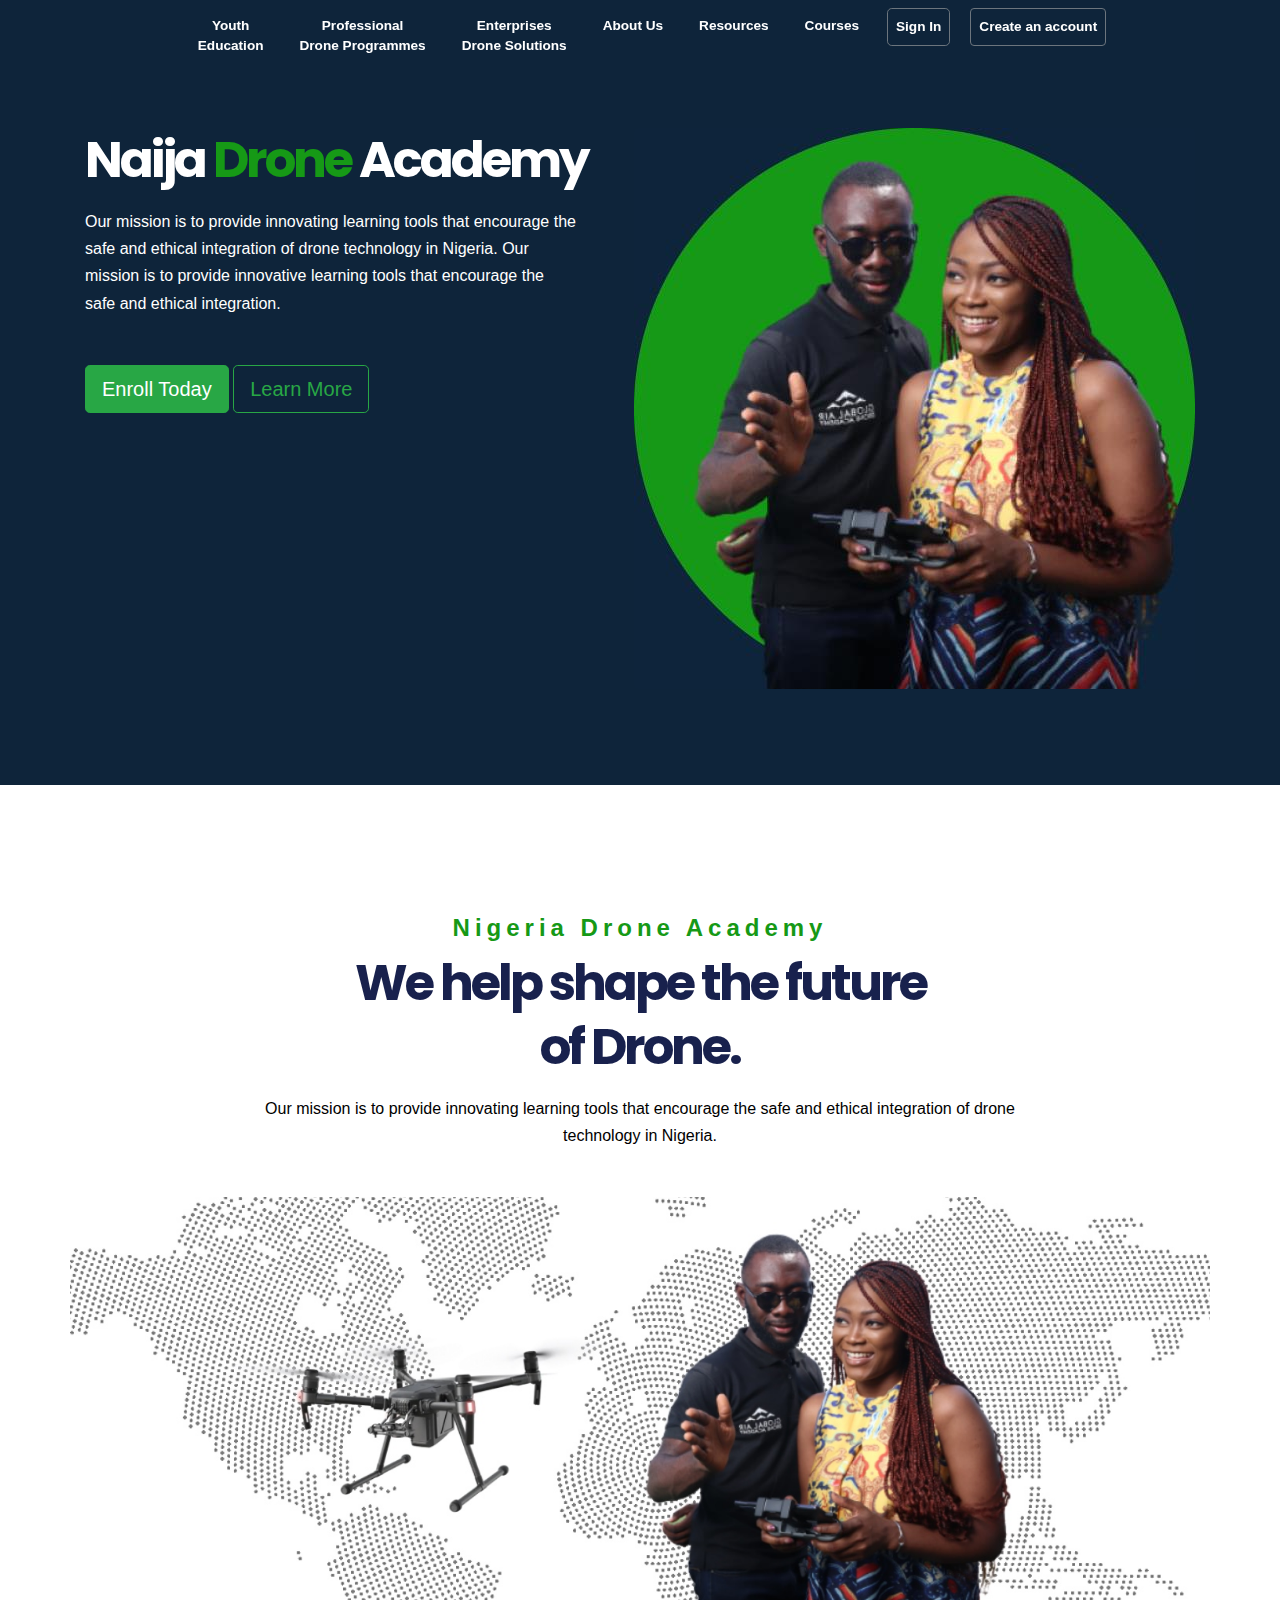
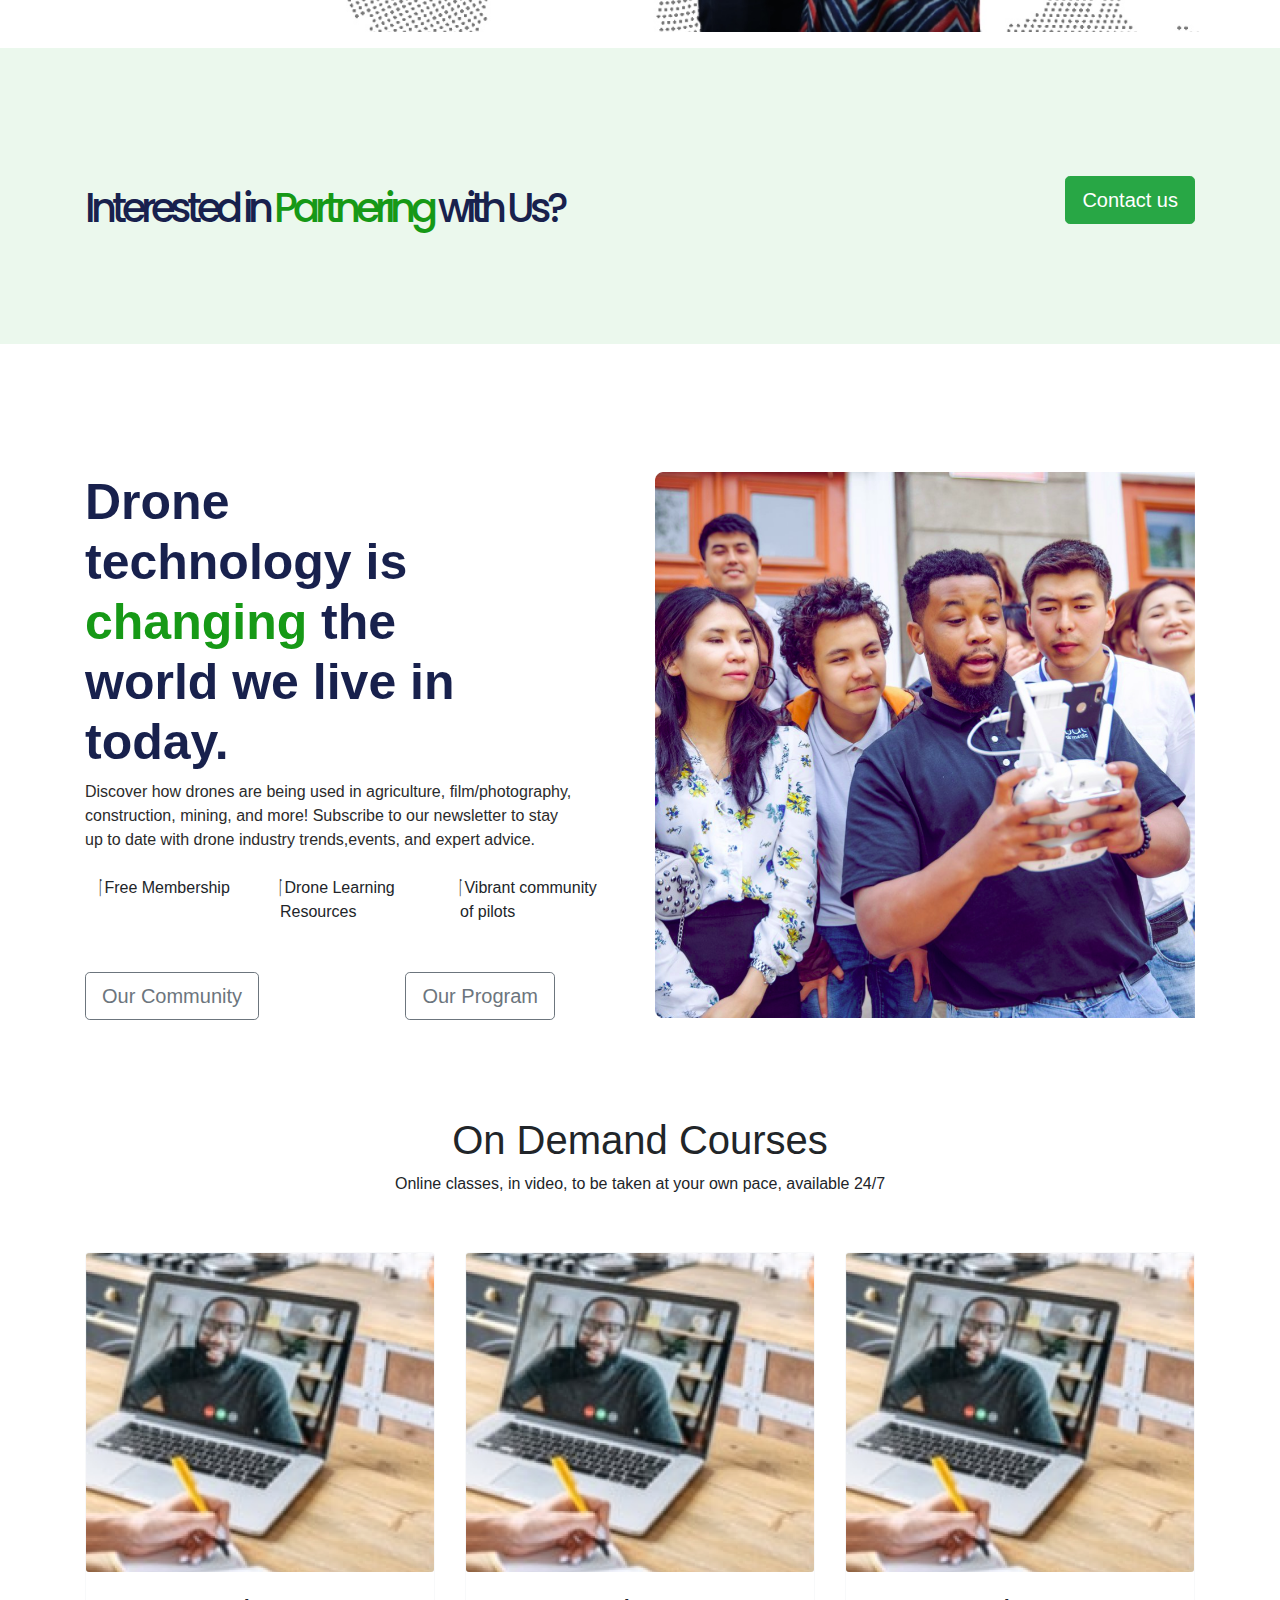
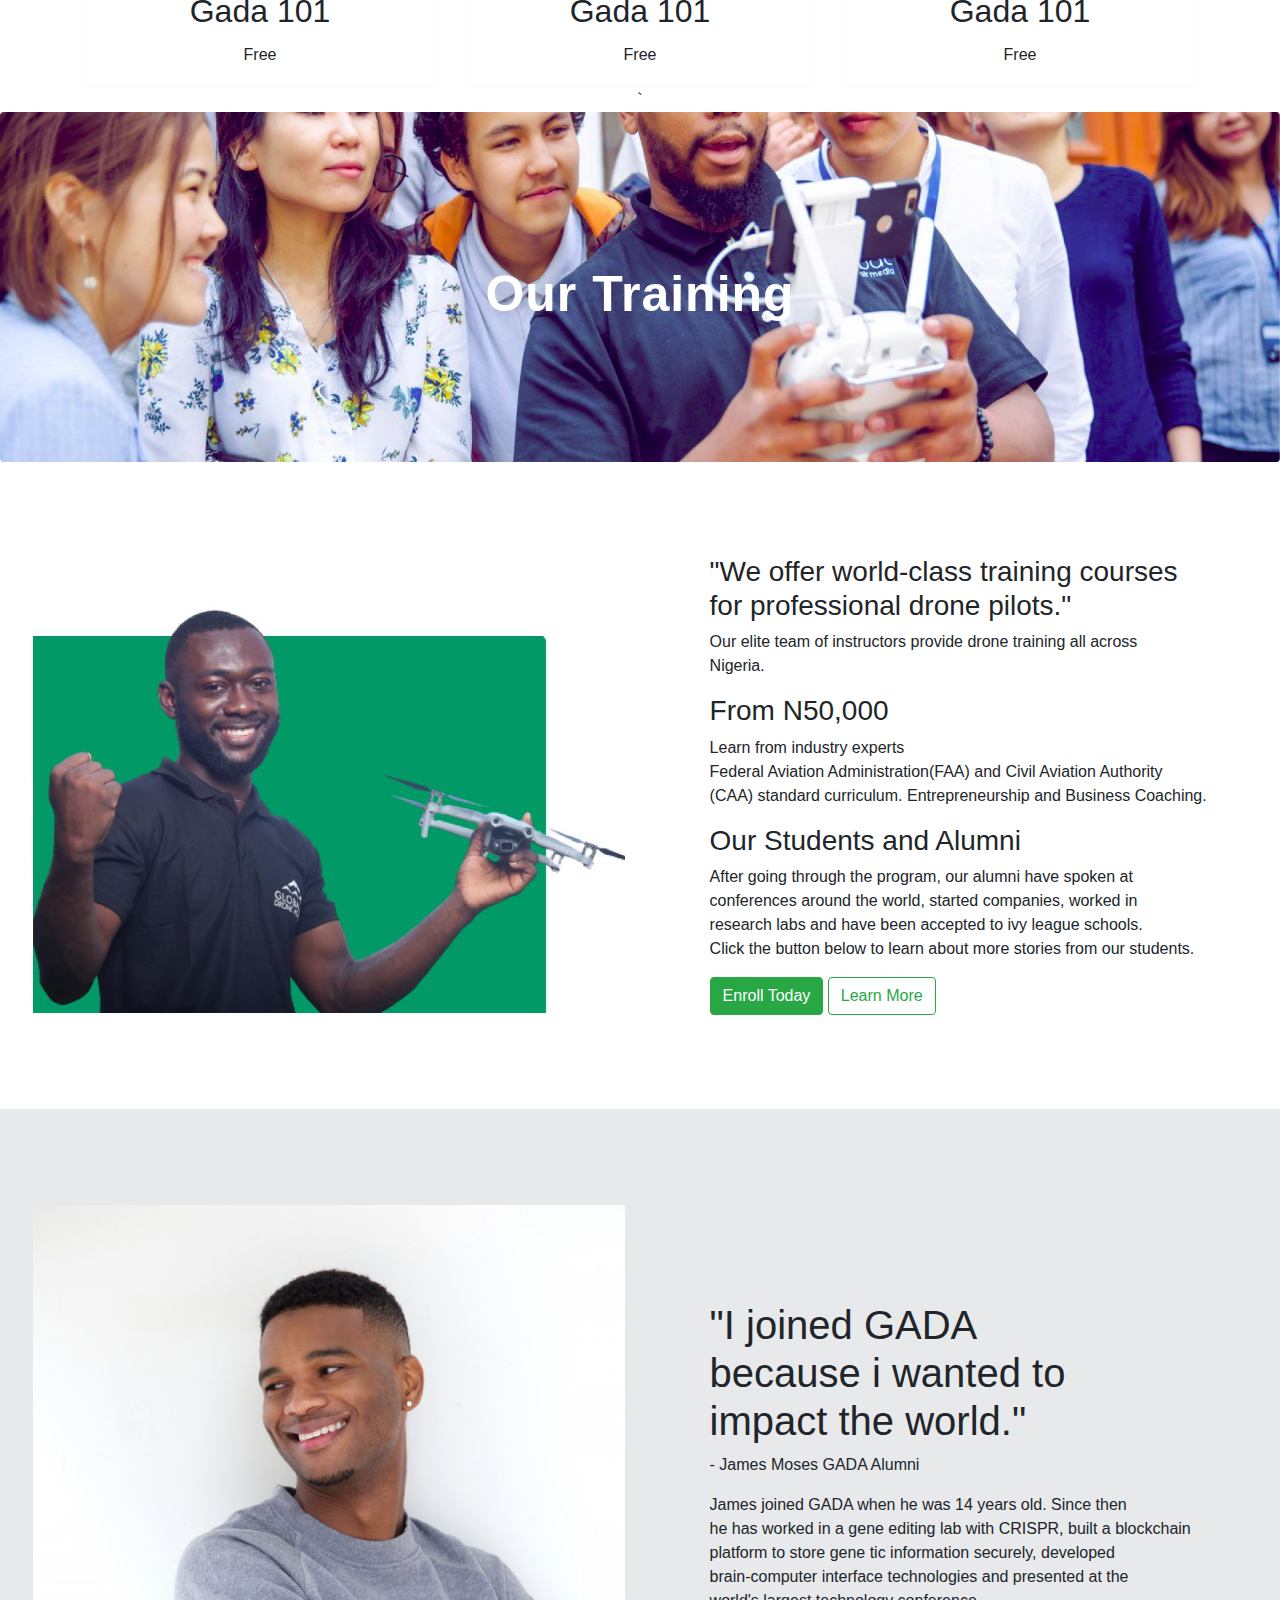
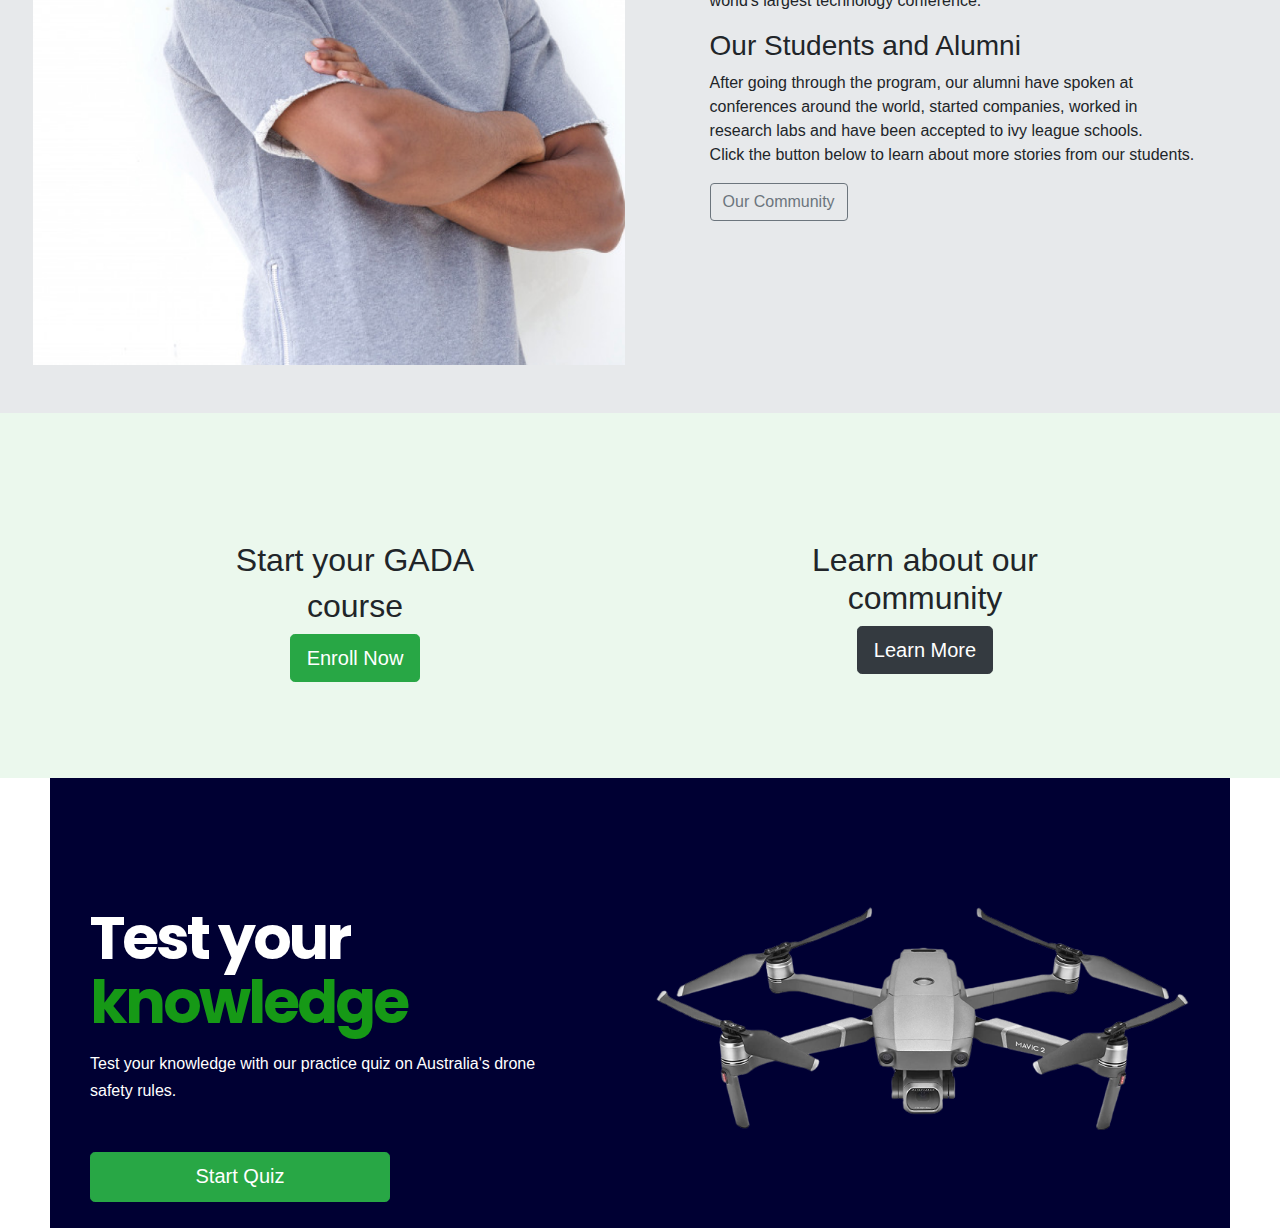
==== index.html @ 12f13e10 "upload" ====
<!DOCTYPE html>
<html lang="en">

<head>
	<meta charset="UTF-8">
	<meta http-equiv="X-UA-Compatible" content="IE=edge">
	<meta name="viewport" content="width=device-width, initial-scale=1.0">
	<title>GADA</title>
	<!--bootstrap cdn-->
	<link rel="stylesheet" href="https://stackpath.bootstrapcdn.com/bootstrap/4.1.3/css/bootstrap.min.css"
		integrity="sha384-MCw98/SFnGE8fJT3GXwEOngsV7Zt27NXFoaoApmYm81iuXoPkFOJwJ8ERdknLPMO" crossorigin="anonymous">

	<link rel="stylesheet" type="text/css"
		href="https://stackpath.bootstrapcdn.com/font-awesome/4.7.0/css/font-awesome.min.css" />

	<link rel="stylesheet" href="style.css" type="text/css">
	<link rel="stylesheet" href="css/fixed.css">
	<link href="css/bootstrap.min.css" rel="stylesheet">
	<!--jquery cdn-->
	<script type="text/javascript" src="https://code.jquery.com/jquery-3.4.1.js"></script>

</head>

<body>
	<header>
		<nav class="navbar navbar-expand-lg navbar-light fixed-top">
			<div class="container">
				<a class="navbar-brand" href="#"><img src="" alt=""></a>
				<button class="navbar-toggler navbar-toggler-right" type="button" data-toggle="collapse"
					data-target="#navbarNav" aria-controls="navbarNav" aria-expanded="false"
					aria-label="Toggle navigation">
					<span class="navbar-toggler-icon"></span>
				</button>
				<div class="collapse navbar-collapse justify-content-end" id="navbarNav">
					<ul class="navbar-nav">
						<li class="nav-item active">
							<a class="nav-link" href="#youth">Youth<br> Education</a>
						</li>
						<li class="nav-item">
							<a class="nav-link" href="#professional">Professional<br> Drone Programmes</a>
						</li>
						<li class="nav-item">
							<a class="nav-link" href="#drone">Enterprises<br> Drone Solutions</a>
						</li>
						<li class="nav-item">
							<a class="nav-link" href="about.html">About Us</a>
						</li>
						<li class="nav-item">
							<a class="nav-link" href="resource.html">Resources</a>
						</li>
						<li class="nav-item">
							<a class="nav-link" href="resource.html">Courses</a>
						</li>
						<li class="nav-item">
							<a class="nav-link btn btn-outline-secondary btn-lg" href="signin.html">Sign In</a>
						</li>
						<li class="nav-item">
							<a class="nav-link btn btn-outline-secondary" href="contactus.html">Create an account</a>
						</li>
					</ul>
				</div>
			</div>
		</nav>
	</header>

	<!--man section-->
	<section id="man">
		<div class="container">
			<div class="row main-man-content">
				<div class="col-md-6">
					<h1>Naija <span>Drone</span> Academy</h1>
					<p>Our mission is to provide innovating learning tools that encourage the<br>
						safe and ethical integration of drone technology in Nigeria. Our<br>
						mission is to provide innovative learning tools that encourage the <br>
						safe and ethical integration.</p>
					<div class="man-buttons">
						<a href="#" class="btn btn-success btn-lg">Enroll Today</a>
						<a href="#" class="btn btn-outline-success btn-white btn-lg">Learn More</a>
					</div>
				</div>
				<div class="col-md-6">
					<!-- <div class="parent">
					<img src="Ellipse4.png" class="image1" alt=""/>
					<img src="convo.png" class="image2" alt=""/>
						</div> -->
					<img src="head_banner.jpg" class="rounded float-right" alt="...">
				</div>
			</div>
		</div>
	</section>

	<!--man section-->
	<section id="boy">
		<div class="container text-center">
			<div class="row main-boy-content">

				<div class="col-md-12">
					<h4>Nigeria Drone Academy</h4>
					<h1>We help shape the future <br> of Drone.</h1>
					<p>Our mission is to provide innovating learning tools that encourage the
						safe and ethical integration of drone <br> technology in Nigeria. </p>
				</div>
				<img src="shape.jpg" class="img-fluid" alt="Responsive image">
				<!-- <div class="col-md-12">
				<div class="image-box">
					<img src="map.png" class="img-fluid" alt="">
						</div>
				</div>
					<div class="col-md-6">
				<div class="image">
					<img src="convo.png" class="image2" alt=""/>
						</div>
				</div> -->
			</div>
		</div>
	</section>


	<!--About section-->
	<!--<section id="about">

	<div class="container">
		<div class="row justify-content-center">
			<h2 class="section-title-heading">about us</h2>
		</div>

		<div class="row justify-content-center text-center mt-5">

			<div class="col-md-4">
			<i class="fas fa-cogs fa-3x"></i>
			<h3>easy to customize</h3>
			<p>safe and ethical integration of drone technology in Nigeria. Our<br>
		mission is to provide innovative learning tools that encourage the </p>
		</div>
		<div class="col-md-4"></div>
		<div class="col-md-4"></div>

	</div>
</div>
</section>-->


	<section id="dog">
		<div class="container">
			<div class="row main-dog-content">

				<div class="col-md-6">
					<h4>Interested in <span>Partnering</span> with Us?</h4>
				</div>
				<div class="col-md-6">
					<div class="mid-right">
						<a href="#" class="btn btn-success btn-lg float-right">Contact us</a>
					</div>
				</div>
			</div>
	</section>


	<section id="tech">
		<div class="container">
			<div class="row main-tech-content">
				<div class="col-lg-6 col-md-12 tech-title">
					<h1>Drone<br>
						technology is<br>
						<span>changing</span> the<br>
						world we live in<br>
						today.<br>
					</h1>
					<p>
						Discover how drones are being used in agriculture, film/photography,<br> construction, mining,
						and more! Subscribe to our newsletter to stay<br> up to date with drone industry trends,events,
						and expert advice.
					</p>
					<div class="d-flex">
						<div class="col-4 pt-2">
							<i class="fas fa-check "></i>
							Free Membership
						</div>
						<div class="col-4 pt-2">
							<i class="fas fa-check" aria-hidden="true"></i>
							Drone Learning Resources
						</div>
						<div class="col-4 pt-2">
							<i class="fas fa-check" aria-hidden="true"></i>
							Vibrant community of pilots
						</div>
					</div>
					<div class="tech-buttons mt-5">
						<button type="button" class="btn btn-outline-secondary btn-lg btn-square float-left">Our
							Community</button>
						<button type="button" class="btn btn-outline-secondary btn-lg btn-square float-right">Our
							Program</button>
					</div>
				</div>
				<div class="col-lg-6 col-md-12">
					<img src="tech.png" alt="banner-img" class="img-fluid">
				</div>
			</div>
		</div>
		</div>
	</section>

	<!--On Demand Courses-->
	<section id="online">
		<div class="container text-center">
			<h1> On Demand Courses </h1>
			<p> Online classes, in video, to be taken at your own pace, available 24/7 </p>
			<div class="row">
				<div class="col-lg-4 col-md-4 col-sm-12 col-10 d-block m-auto">
					<div class="card border-light">
						<img src="online.png" class="card-img img-fluid">
						<div class="card-body">
							<h2 class="card-title"> Gada 101 </h2>
							<p class="card-text"> Free </p>
						</div>
					</div>
				</div>
				<div class="col-lg-4 col-md-4 col-sm-12 col-10 d-block m-auto">
					<div class="card border-light">
						<img src="online.png" class="card-img img-fluid">
						<div class="card-body">
							<h2 class="card-title"> Gada 101 </h2>
							<p class="card-text"> Free </p>
						</div>
					</div>
				</div>
				<div class="col-lg-4 col-md-4 col-sm-12 col-10 d-block m-auto">
					<div class="card border-light">
						<img src="online.png" class="card-img img-fluid">
						<div class="card-body">
							<h2 class="card-title"> Gada 101 </h2>
							<p class="card-text"> Free </p>
						</div>
					</div>
				</div>
			</div>`
		</div>

	</section>

	<section id="training">
		<div class="container text-center">
			<div class="row main-train-content">
				<div class="col-md-12">
					<h1 class="train">Our Training</h1>
				</div>
			</div>
	</section>

	<section id="Alumni">
		<div class="row mt-5">
			<div class="col-lg-6 mt-5 py-5 pl-5">
				<img class="img-fluid" src="mast.jpg">
			</div>
			<div class="col-lg-6 my-auto">
				<div class="row">
					<div class="student-content offset-lg-1 col-lg-10">
						<h3>"We offer world-class training courses<br>
							for professional drone pilots."</h3>
						<p> Our elite team of instructors provide drone training all across <br>
							Nigeria.</p>
						<h3> From N50,000</h3>
						<p> Learn from industry experts<br>
							Federal Aviation Administration(FAA) and Civil Aviation Authority<br>
							(CAA) standard curriculum.
							Entrepreneurship and Business Coaching.</p>

						<h3>Our Students and Alumni</h3>
						<p>After going through the program, our alumni have spoken at <br>
							conferences around the world, started companies, worked in <br>
							research labs and have been accepted to ivy league schools.<br>
							Click the button below to learn about more stories from our students.
						</p>
						<div class="buttons">
							<a href="#" class="btn btn-success">Enroll Today</a>
							<a href="#" class="btn btn-outline-success btn-white ">Learn More</a>
						</div>
					</div>
				</div>
			</div>
		</div>
	</section>


	<section id="student">
		<div class="row mt-5">
			<div class="col-lg-6 mt-5 py-5 pl-5">
				<img class="img-fluid" src="fineboy.png">
			</div>
			<div class="col-lg-6 my-auto">
				<div class="row">
					<div class="student-content offset-lg-1 col-lg-10">
						<h1>"I joined GADA<br> because i wanted to<br> impact the world."</h1>
						<p>- James Moses GADA Alumni</p>
						<p> James joined GADA when he was 14 years old. Since then<br>
							he has worked in a gene editing lab with CRISPR, built a blockchain<br>
							platform to store gene
							tic information securely, developed<br>
							brain-computer interface technologies and presented at the<br>
							world's largest technology conference.</p>

						<h3>Our Students and Alumni</h3>
						<p>After going through the program, our alumni have spoken at <br>
							conferences around the world, started companies, worked in <br>
							research labs and have been accepted to ivy league schools.<br>
							Click the button below to learn about more stories from our students.
						</p>
						<button class="btn btn-outline-secondary">Our Community</button>
					</div>
				</div>
			</div>
		</div>
	</section>

<section id="learn">
	<div class="container">
		<div class="row main-dog-content">
		<div class="col-lg-4 ml-auto mr-auto text-center">
			<h2>Start your GADA</h2>
			<h2>course</h2>
			<button class="btn btn-success btn-lg">Enroll Now</button>
		</div>
		<div class="col-lg-4 ml-auto mr-auto text-center">
			<h2>Learn about our community</h2>
			<button class="btn btn-dark btn-lg">Learn More</button>
		</div>
	</div>
	</div>
</section>

	<section id="ball">
		<div class="quiz" style="background-color:#000033;">
			<div class="row main-man-content">
				<div class="col-md-6">
					<h1>Test your <span>knowledge</span></h1>
					<p>Test your knowledge with our practice quiz on Australia's drone<br>
						safety rules.</p>
					<div class="man-buttons">
						<a href="#" class="btn btn-success btn-lg">Start Quiz</a>
					</div>
				</div>
				<div class="col-md-6">
					<div class="image-box">
						<img src="quizdrone3.png" class="img-fluid" alt="">
					</div>
				</div>

			</div>
		</div>
	</section>

	<!---<section class="apple">
<div class="quiz" style="background-color:#000033;">
  <h1 class="display-4">Test your <span>knowledge</span> </h1>
  <p class="lead">Test your knowledge with our practice quiz on Australia's drone<br>
safety rules.</p>
  <hr class="my-4">
  <p class="lead">
    <a href="#" class="btn btn-success btn-lg" href="#" role="button">Start Quiz</a>
  </p>
	<div class="col-md-6">
				<div class="image-box">
					<img src="quizdrone3.png" class="img-fluid" alt="">
						</div>
				</div>
			</div>
		</div>
</section>--->



	<script src="https://code.jquery.com/jquery-3.3.1.slim.min.js"
		integrity="sha384-q8i/X+965DzOOrT7abK41JStQIAqVgRVzpbzo5smXKp4YfRvH+8abtTE1Pi6jizo"
		crossorigin="anonymous"></script>
	<script src="https://cdnjs.cloudflare.com/ajax/libs/popper.js/1.14.3/umd/popper.min.js"
		integrity="sha384-ZMP7rVo3mIykV+2+9J3UJ46jBk0WLaUAdn689aCwoqbBJiSnjAK/l8WvCWPIm49"
		crossorigin="anonymous"></script>
	<script src="https://stackpath.bootstrapcdn.com/bootstrap/4.1.3/js/bootstrap.min.js"
		integrity="sha384-ChfqqxuZUCnJSK3+MXmPNIyE6ZbWh2IMqE241rYiqJxyMiZ6OW/JmZQ5stwEULTy"
		crossorigin="anonymous"></script>
	<script src="https://use.fontawesome.com/releases/v5.5.0/js/all.js"></script>
	<script src="js/bootstrap.min.js"></script>
</body>

</html>
---- style.css ----
@import url('https://fonts.googleapis.com/css?family=Poppins:200,300,400,500,600,700,800,900&display=swap');

:root {
	--main-accent-color: #10de89;
	--section-title-color-dark: #37474f;
	--body-color: #495057;
}

* {
	margin: 0;
	padding: 0;
	
}
 body {
	font-family: 'Poppins', sans-serif;
}

.navbar {
}

.navbar-nav li a {
	color: #ffffff !important;
	
}

.navbar-nav {
	float:none;
	margin:0 auto;
	display: block;
	text-align: center;
}

.navbar-nav > li {
	padding-left: 10px;
	padding-right: 10px;
	display: inline-block;
	float: none;	
}

.main-man-content h1 {
	font-family: 'Poppins', sans-serif;
	font-size: 50px;
	line-height: 4rem;
	font-weight: bold;
	color: #ffffff;
	letter-spacing: -3px;
}

.main-man-content h1 span {
	color: #169916;
}

.main-man-content h4 {
	font-style: normal;
	font-weight: bold;
	font-size: 24px;
	line-height: 30px;

/* identical to box height, or 417% */
	letter-spacing: 5px;
	color: #169916;
}

.main-man-content p {
	color: #ffffff;
	margin-top: 1rem;
	margin-bottom: 3rem;
	line-height: 1.7rem;
}

.main-man-content parent{
	position: relative;
}

.main-man-content image2{
	position: absolute;
	top: 80%;
	left: 20%;
}
.main-boy-content h4 {
	font-style: normal;
	font-weight: bold;
	font-size: 24px;
	line-height: 30px;

/* identical to box height, or 417% */
	letter-spacing: 5px;
	color: #169916;
}

.main-boy-content h1 {
	font-family: 'Poppins', sans-serif;
	font-size: 50px;
	line-height: 4rem;
	font-weight: bold;
	color: #18214D;
	letter-spacing: -3px;
}

.main-boy-content p {
	color: #000000;
	margin-top: 1rem;
	margin-bottom: 3rem;
	line-height: 1.7rem;
}

.main-dog-content h4 {
	font-family: 'Poppins', sans-serif;
	font-size: 40px;
	line-height: 4rem;
	font-weight: 410;
	color: #18214D;
	letter-spacing: -5px;
	display: inline-block;
}

.main-dog-content span {
	color: #169916;
}

.main-dog-content mid-right {
	top: 50%
	right: 0;
	transform: translateY(-50%);
}

.btn.btn-square {
	border-radius: 0.2;
	margin-right: 70px;
}

.main-tech-content h1 {
font-weight: 700;
font-size: 50px;
color: #18214D;
}

.main-tech-content span {
color: #169916;
}

.main-tech-content p {
color: #2B2B2B;
}


.navbar {
	padding-top: 1.2rem;
	
}

.navbar-light .navbar-nav .nav-link {
	color: #169916;
	
	font-weight: 600;
	font-size: .85rem;
}

.navbar-light .navbar-nav .nav-link:hover {
	color: #169916;
}

/* ==== man ==== */

#man {
	background-size: cover;
	background-image: url("background.png");
	background-repeat: no-repeat;
	padding-top: 8rem;
	padding-bottom: 6rem;
	position: relative;
} 

#boy {
	background-size: cover;
	padding-top: 8rem;
	padding-bottom: 1rem;
	position: relative;
} 

#dog {
	background-size: cover;
	background-color:  #EBF8ED;
	background-repeat: no-repeat;
	padding-top: 8rem;
	padding-bottom: 6rem;
	position: relative;	
}

#tech {
	background-size: cover;
	padding-top: 8rem;
	padding-bottom: 6rem;
	position: relative;
} 

#training {
	background-size: 100% 100%;
	background-image: url("training.png");
	height: 350px;
}

#Alumni {
	
}

#student {
	background-color: #E7E9EB;
}

.main-train-content h1 {
	color: #ffffff;
	font-size: 50px;
	line-height: 4rem;
	font-weight: bold;
	letter-spacing: 1px;
	
}

.online {
	height: 1100px;
	width: 100%;
	padding: 100px 0px 50px;
}

.online h1{
	font-size: 50px;
	font-weight: bold;
}

.online p{
	color: #7E96B3;
}

.card{
	margin-top: 40px;
}

/* Quiz Section */
.quiz h1 {
	color: #ffffff;
	font-size: 60px;
	font-weight: bold;
	letter-spacing: -3px;
}

.quiz span {
	color: #169916;
}

.quiz p {
	color: #ffffff;
}

.quiz a {
	height: 50px;
	width: 300px;
}

#ball {
	background-color: #000033;
	background-size: cover;
	height: 450px;
	background-repeat: no-repeat;
	padding-top: 8rem;
	padding-bottom: 6rem;
	padding-left: 40px;
	padding-right: 40px;
	position: relative;
	margin-left: 50px;
	margin-right: 50px;
}

.something h1 {
	color: #ffffff;
	font-size: 50px;
	font-weight: bold;
}

.something span {
	color: #10de89;
}

.something p {
	color: #ffffff;
}

.something a {
	height: 50px;
	width: 300px;
}


#battery {
	background-size: cover;
	background-repeat: no-repeat;
	padding-top: 8rem;
	padding-bottom: 6rem;
	position: relative;
}

.jumbotron {
  background-image:url('Rectangle6.png');
  height:400px;
  background-repeat: no-repeat;
  background-size: 100% 100%;
}

.jumbotron h1 {
	color: #ffffff;
	font-family: 'Poppins', sans-serif;
	font-size: 55px;
	line-height: 4rem;
	font-weight: bold;
	letter-spacing: 5px;
}

.train{
	text-align: center;
	margin-top: 150px;
}


#learn {
	background-size: cover;
	background-color:  #EBF8ED;
	background-repeat: no-repeat;
	padding-top: 8rem;
	padding-bottom: 6rem;
	position: relative;	
}
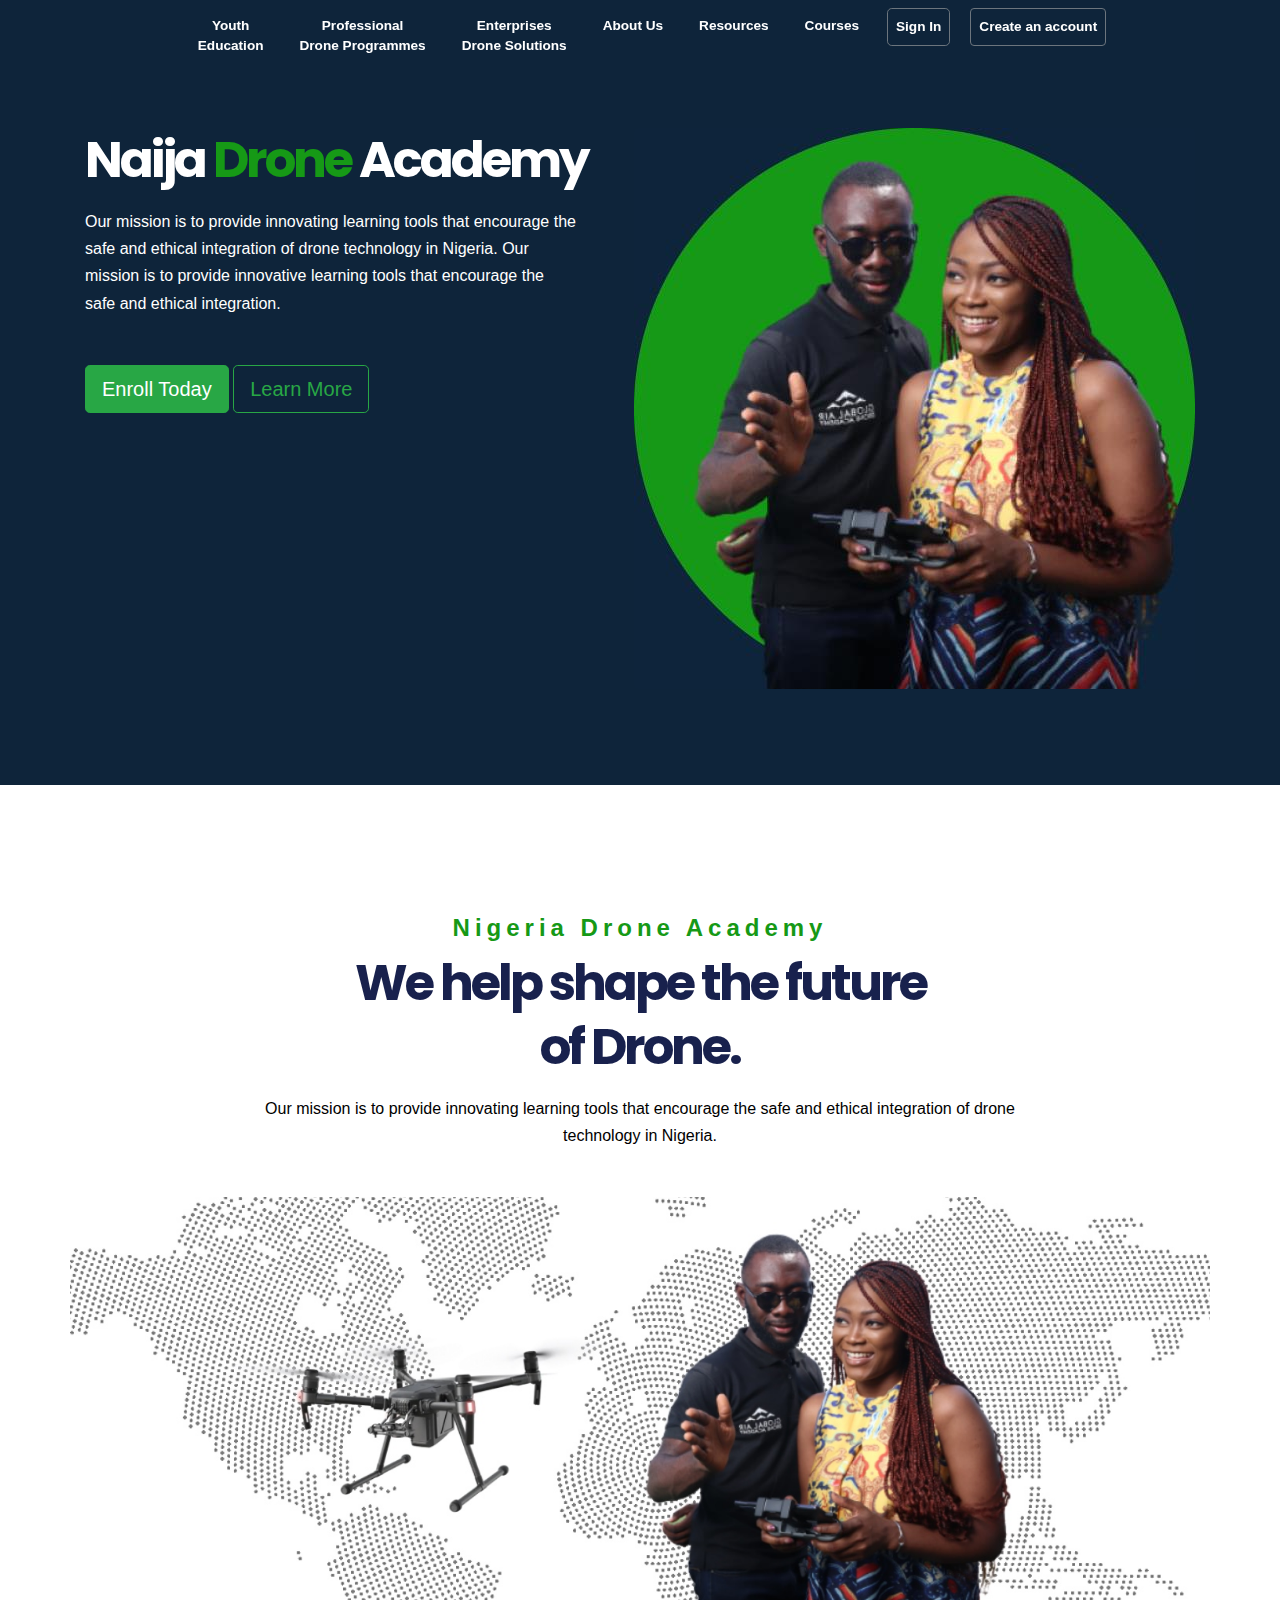
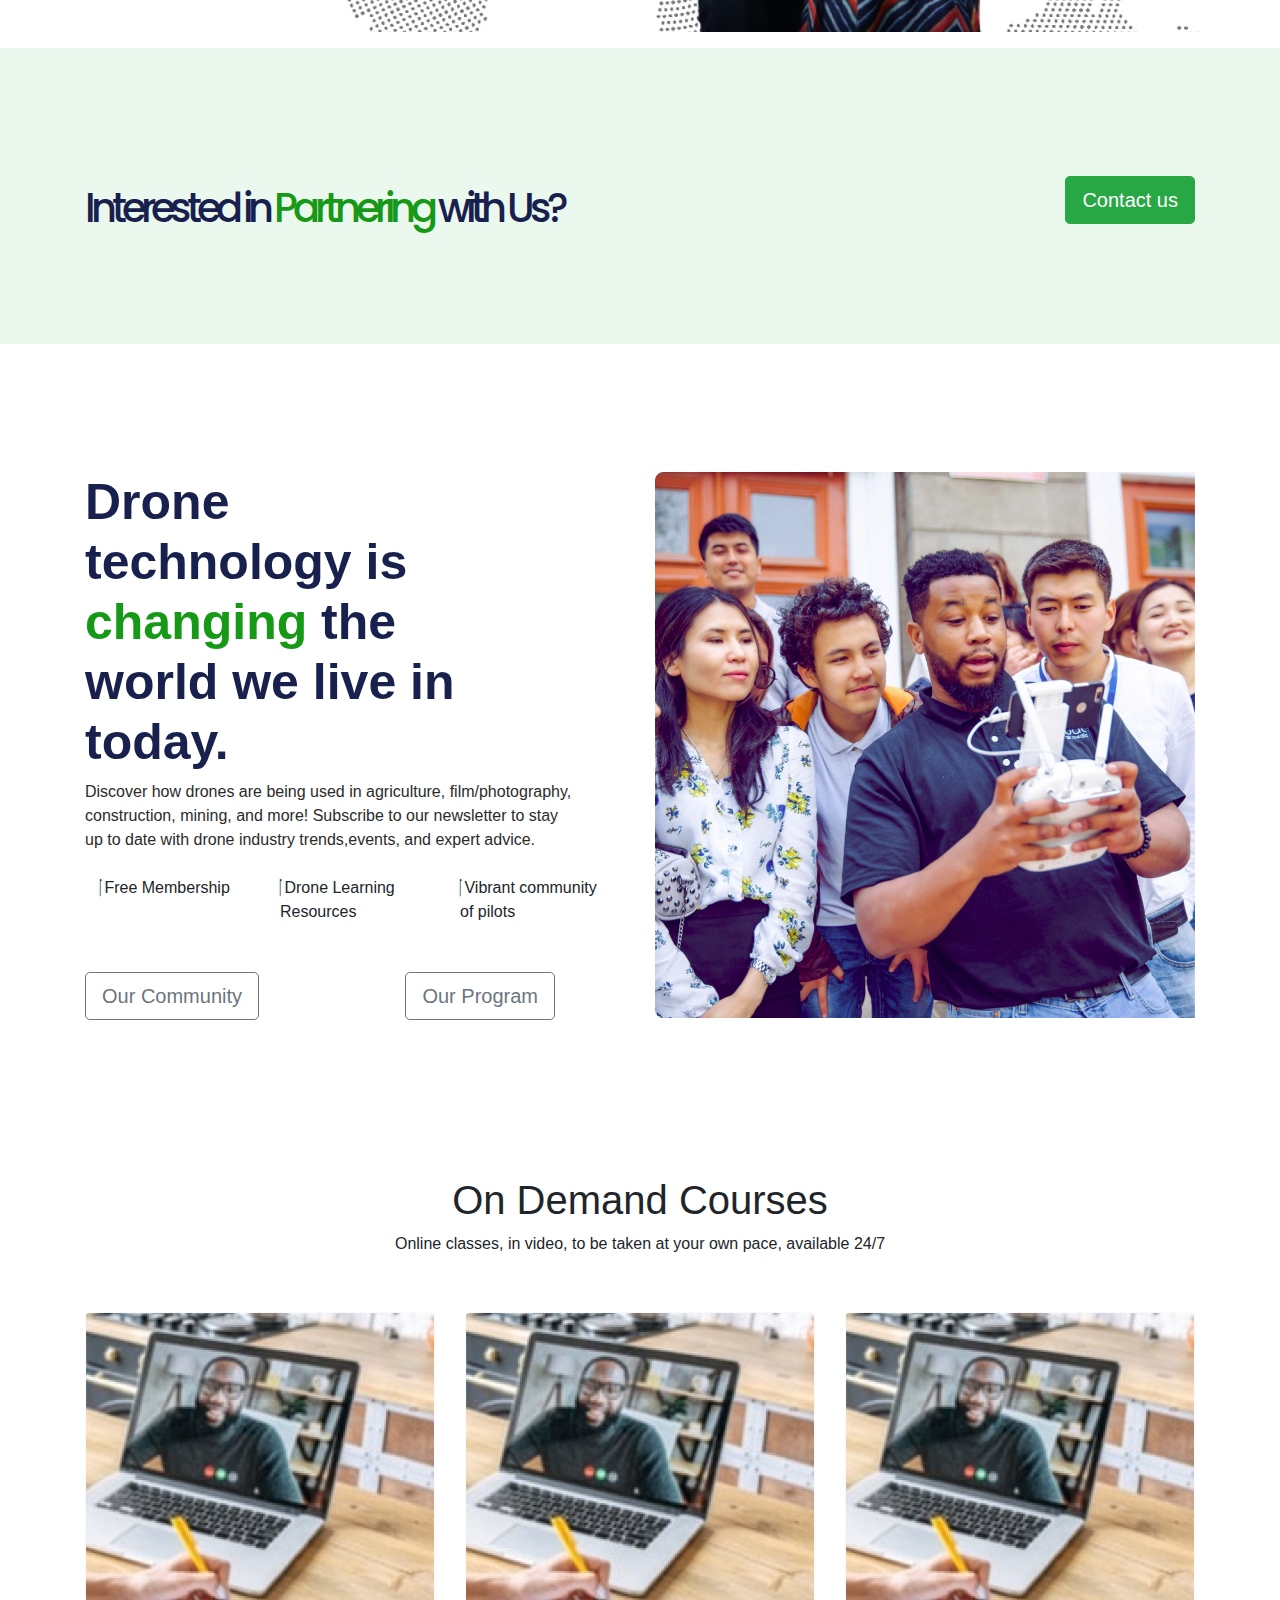
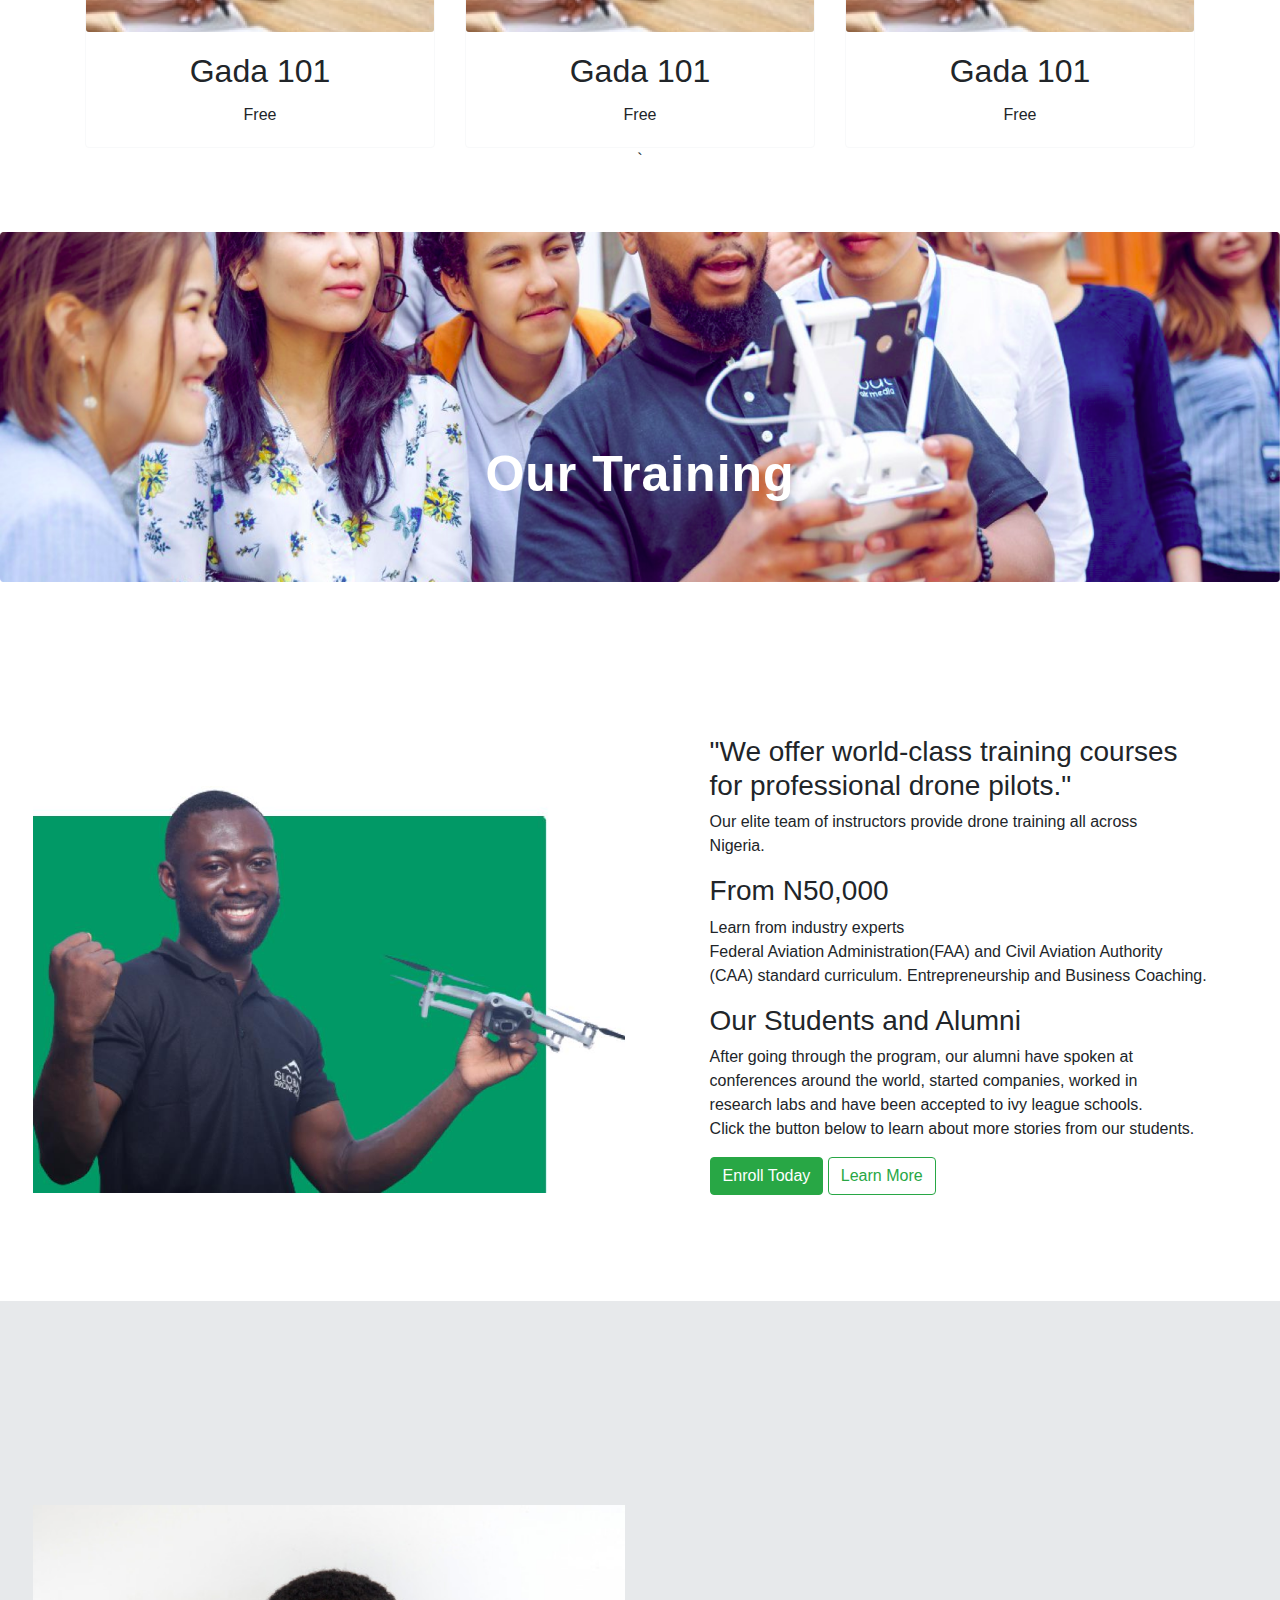
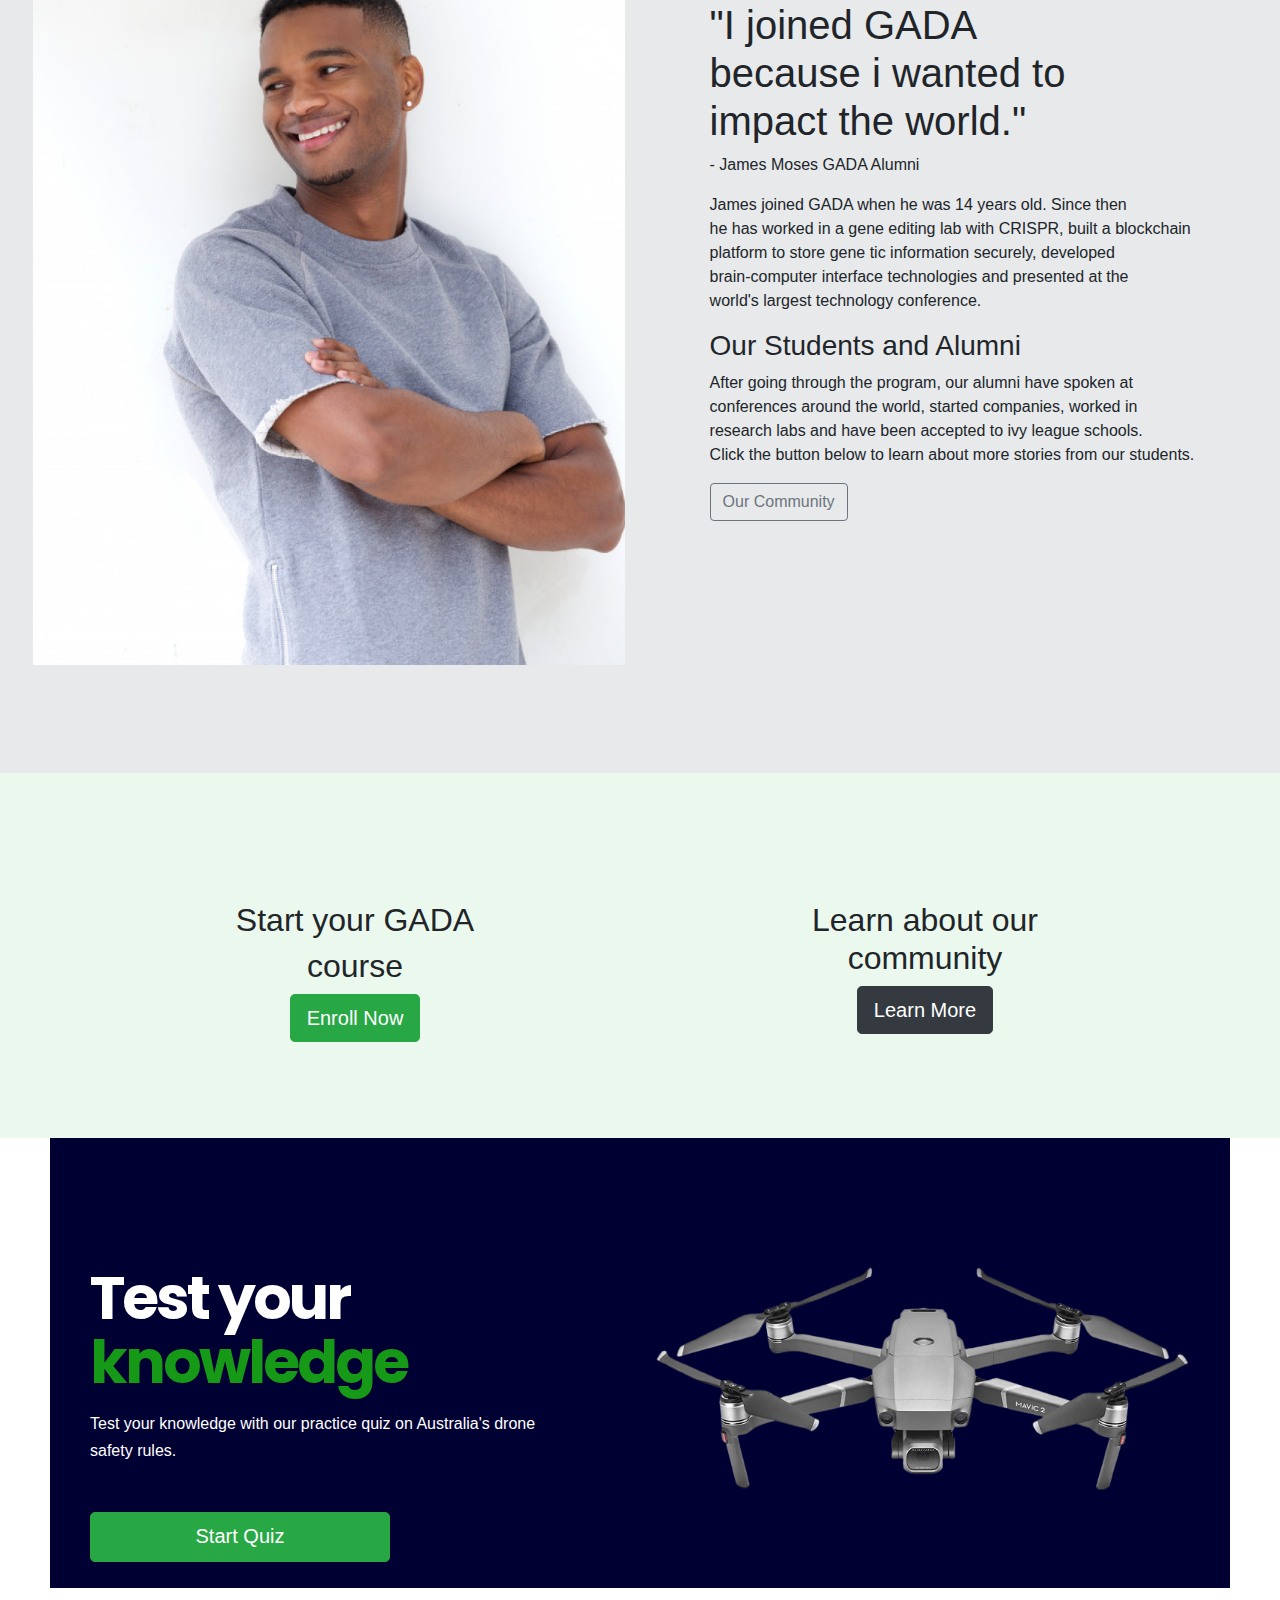
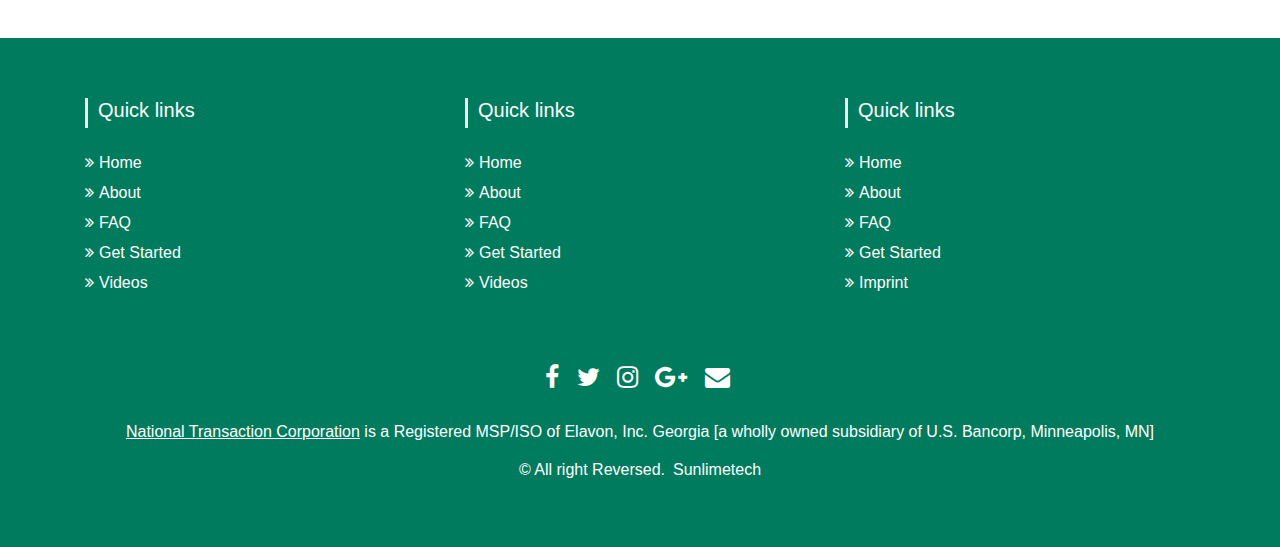
==== commit 64eecd7c: "m2" ====
--- a/index.html
+++ b/index.html
@@ -367,7 +367,63 @@
 		</div>
 </section>--->
 
-
+<!-- Footer -->
+	<section id="footer">
+		<div class="container">
+			<div class="row text-center text-xs-center text-sm-left text-md-left">
+				<div class="col-xs-12 col-sm-4 col-md-4">
+					<h5>Quick links</h5>
+					<ul class="list-unstyled quick-links">
+						<li><a href="https://www.fiverr.com/share/qb8D02"><i class="fa fa-angle-double-right"></i>Home</a></li>
+						<li><a href="https://www.fiverr.com/share/qb8D02"><i class="fa fa-angle-double-right"></i>About</a></li>
+						<li><a href="https://www.fiverr.com/share/qb8D02"><i class="fa fa-angle-double-right"></i>FAQ</a></li>
+						<li><a href="https://www.fiverr.com/share/qb8D02"><i class="fa fa-angle-double-right"></i>Get Started</a></li>
+						<li><a href="https://www.fiverr.com/share/qb8D02"><i class="fa fa-angle-double-right"></i>Videos</a></li>
+					</ul>
+				</div>
+				<div class="col-xs-12 col-sm-4 col-md-4">
+					<h5>Quick links</h5>
+					<ul class="list-unstyled quick-links">
+						<li><a href="https://www.fiverr.com/share/qb8D02"><i class="fa fa-angle-double-right"></i>Home</a></li>
+						<li><a href="https://www.fiverr.com/share/qb8D02"><i class="fa fa-angle-double-right"></i>About</a></li>
+						<li><a href="https://www.fiverr.com/share/qb8D02"><i class="fa fa-angle-double-right"></i>FAQ</a></li>
+						<li><a href="https://www.fiverr.com/share/qb8D02"><i class="fa fa-angle-double-right"></i>Get Started</a></li>
+						<li><a href="https://www.fiverr.com/share/qb8D02"><i class="fa fa-angle-double-right"></i>Videos</a></li>
+					</ul>
+				</div>
+				<div class="col-xs-12 col-sm-4 col-md-4">
+					<h5>Quick links</h5>
+					<ul class="list-unstyled quick-links">
+						<li><a href="https://www.fiverr.com/share/qb8D02"><i class="fa fa-angle-double-right"></i>Home</a></li>
+						<li><a href="https://www.fiverr.com/share/qb8D02"><i class="fa fa-angle-double-right"></i>About</a></li>
+						<li><a href="https://www.fiverr.com/share/qb8D02"><i class="fa fa-angle-double-right"></i>FAQ</a></li>
+						<li><a href="https://www.fiverr.com/share/qb8D02"><i class="fa fa-angle-double-right"></i>Get Started</a></li>
+						<li><a href="https://wwwe.sunlimetech.com" title="Design and developed by"><i class="fa fa-angle-double-right"></i>Imprint</a></li>
+					</ul>
+				</div>
+			</div>
+			<div class="row">
+				<div class="col-xs-12 col-sm-12 col-md-12 mt-2 mt-sm-5">
+					<ul class="list-unstyled list-inline social text-center">
+						<li class="list-inline-item"><a href="https://www.fiverr.com/share/qb8D02"><i class="fa fa-facebook"></i></a></li>
+						<li class="list-inline-item"><a href="https://www.fiverr.com/share/qb8D02"><i class="fa fa-twitter"></i></a></li>
+						<li class="list-inline-item"><a href="https://www.fiverr.com/share/qb8D02"><i class="fa fa-instagram"></i></a></li>
+						<li class="list-inline-item"><a href="https://www.fiverr.com/share/qb8D02"><i class="fa fa-google-plus"></i></a></li>
+						<li class="list-inline-item"><a href="https://www.fiverr.com/share/qb8D02" target="_blank"><i class="fa fa-envelope"></i></a></li>
+					</ul>
+				</div>
+				<hr>
+			</div>	
+			<div class="row">
+				<div class="col-xs-12 col-sm-12 col-md-12 mt-2 mt-sm-2 text-center text-white">
+					<p><u><a href="https://www.nationaltransaction.com/">National Transaction Corporation</a></u> is a Registered MSP/ISO of Elavon, Inc. Georgia [a wholly owned subsidiary of U.S. Bancorp, Minneapolis, MN]</p>
+					<p class="h6">© All right Reversed.<a class="text-green ml-2" href="https://www.sunlimetech.com" target="_blank">Sunlimetech</a></p>
+				</div>
+				<hr>
+			</div>	
+		</div>
+	</section>
+	<!-- ./Footer -->
 
 	<script src="https://code.jquery.com/jquery-3.3.1.slim.min.js"
 		integrity="sha384-q8i/X+965DzOOrT7abK41JStQIAqVgRVzpbzo5smXKp4YfRvH+8abtTE1Pi6jizo"
--- a/style.css
+++ b/style.css
@@ -269,6 +269,7 @@
 	position: relative;
 	margin-left: 50px;
 	margin-right: 50px;
+	margin-bottom: 50px;
 }
 
 .something h1 {
@@ -328,4 +329,87 @@
 	padding-top: 8rem;
 	padding-bottom: 6rem;
 	position: relative;	
-}+}
+
+
+
+
+
+
+
+
+/* Footer */
+@import url('https://maxcdn.bootstrapcdn.com/font-awesome/4.7.0/css/font-awesome.min.css');
+section {
+    padding: 60px 0;
+}
+
+section .section-title {
+    text-align: center;
+    color: #007b5e;
+    margin-bottom: 50px;
+    text-transform: uppercase;
+}
+#footer {
+    background: #007b5e !important;
+}
+#footer h5{
+	padding-left: 10px;
+    border-left: 3px solid #eeeeee;
+    padding-bottom: 6px;
+    margin-bottom: 20px;
+    color:#ffffff;
+}
+#footer a {
+    color: #ffffff;
+    text-decoration: none !important;
+    background-color: transparent;
+    -webkit-text-decoration-skip: objects;
+}
+#footer ul.social li{
+	padding: 3px 0;
+}
+#footer ul.social li a i {
+    margin-right: 5px;
+	font-size:25px;
+	-webkit-transition: .5s all ease;
+	-moz-transition: .5s all ease;
+	transition: .5s all ease;
+}
+#footer ul.social li:hover a i {
+	font-size:30px;
+	margin-top:-10px;
+}
+#footer ul.social li a,
+#footer ul.quick-links li a{
+	color:#ffffff;
+}
+#footer ul.social li a:hover{
+	color:#eeeeee;
+}
+#footer ul.quick-links li{
+	padding: 3px 0;
+	-webkit-transition: .5s all ease;
+	-moz-transition: .5s all ease;
+	transition: .5s all ease;
+}
+#footer ul.quick-links li:hover{
+	padding: 3px 0;
+	margin-left:5px;
+	font-weight:700;
+}
+#footer ul.quick-links li a i{
+	margin-right: 5px;
+}
+#footer ul.quick-links li:hover a i {
+    font-weight: 700;
+}
+
+@media (max-width:767px){
+	#footer h5 {
+    padding-left: 0;
+    border-left: transparent;
+    padding-bottom: 0px;
+    margin-bottom: 10px;
+}
+}
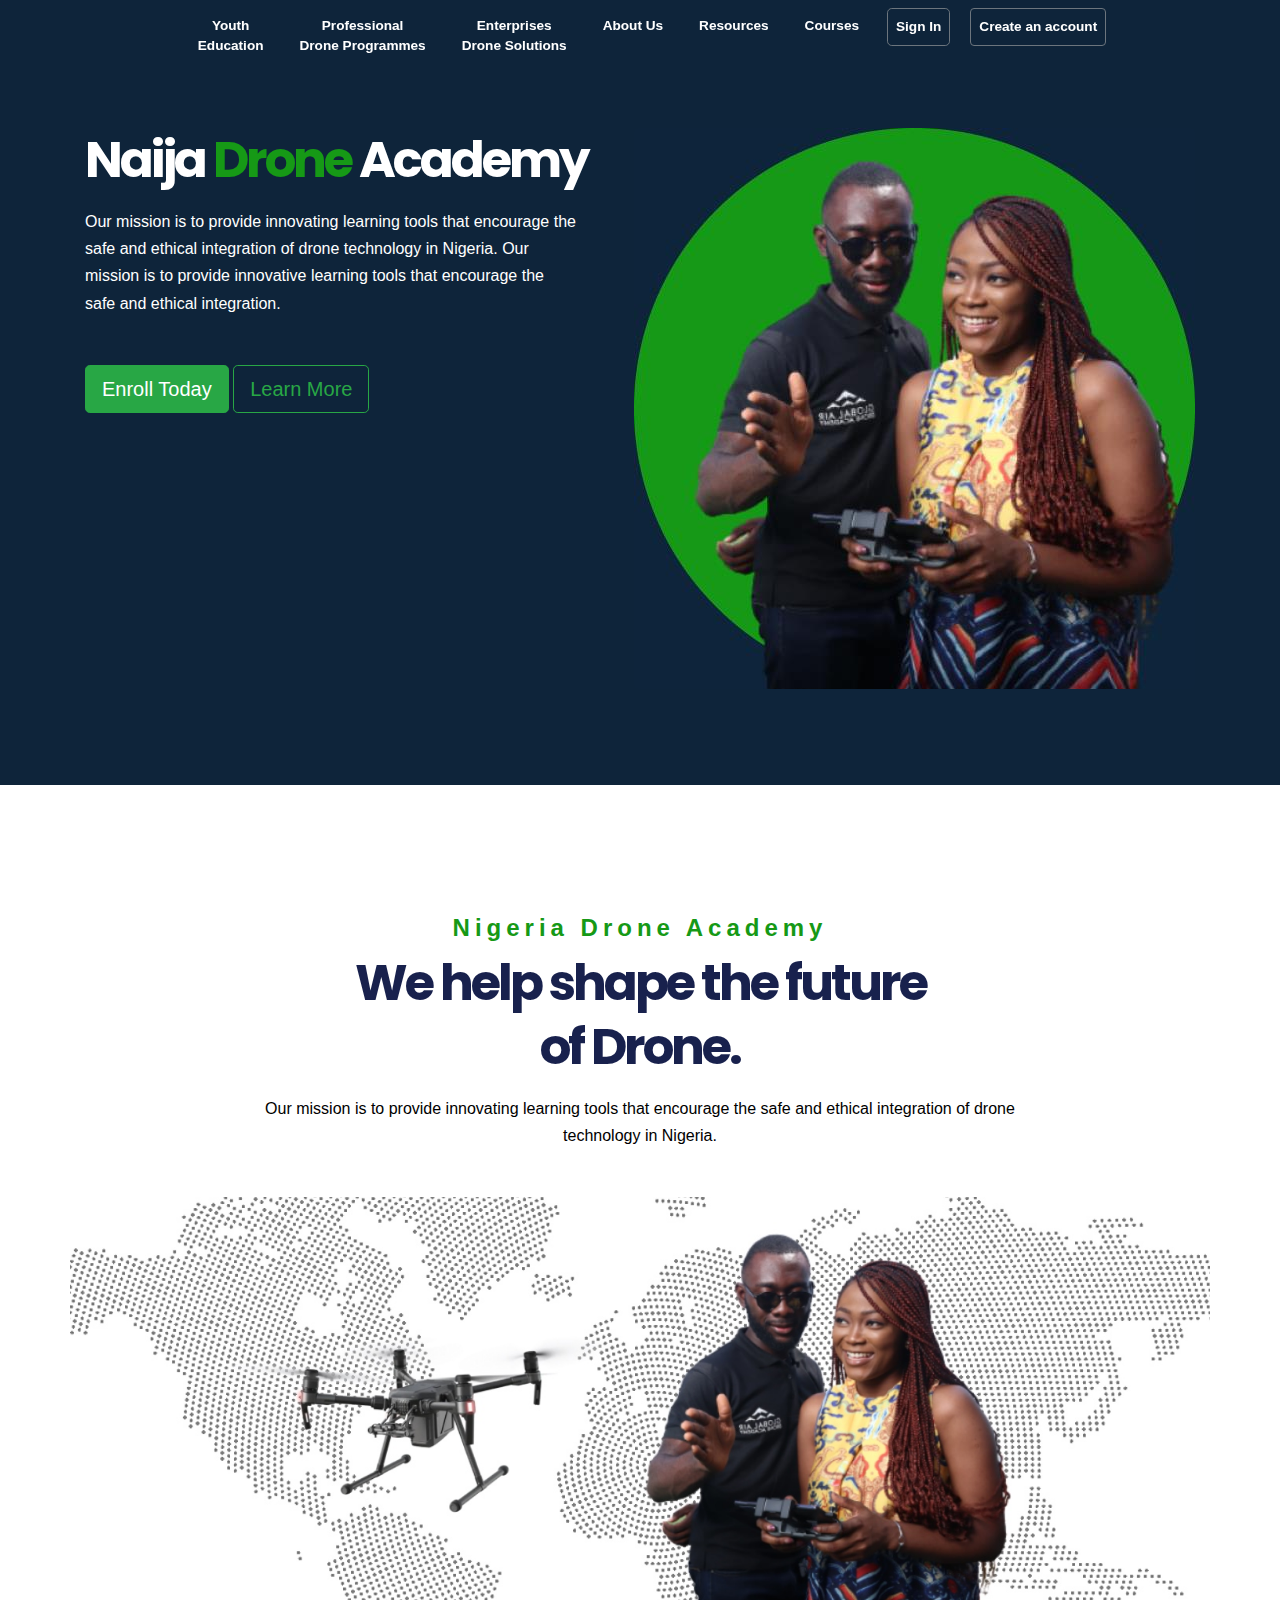
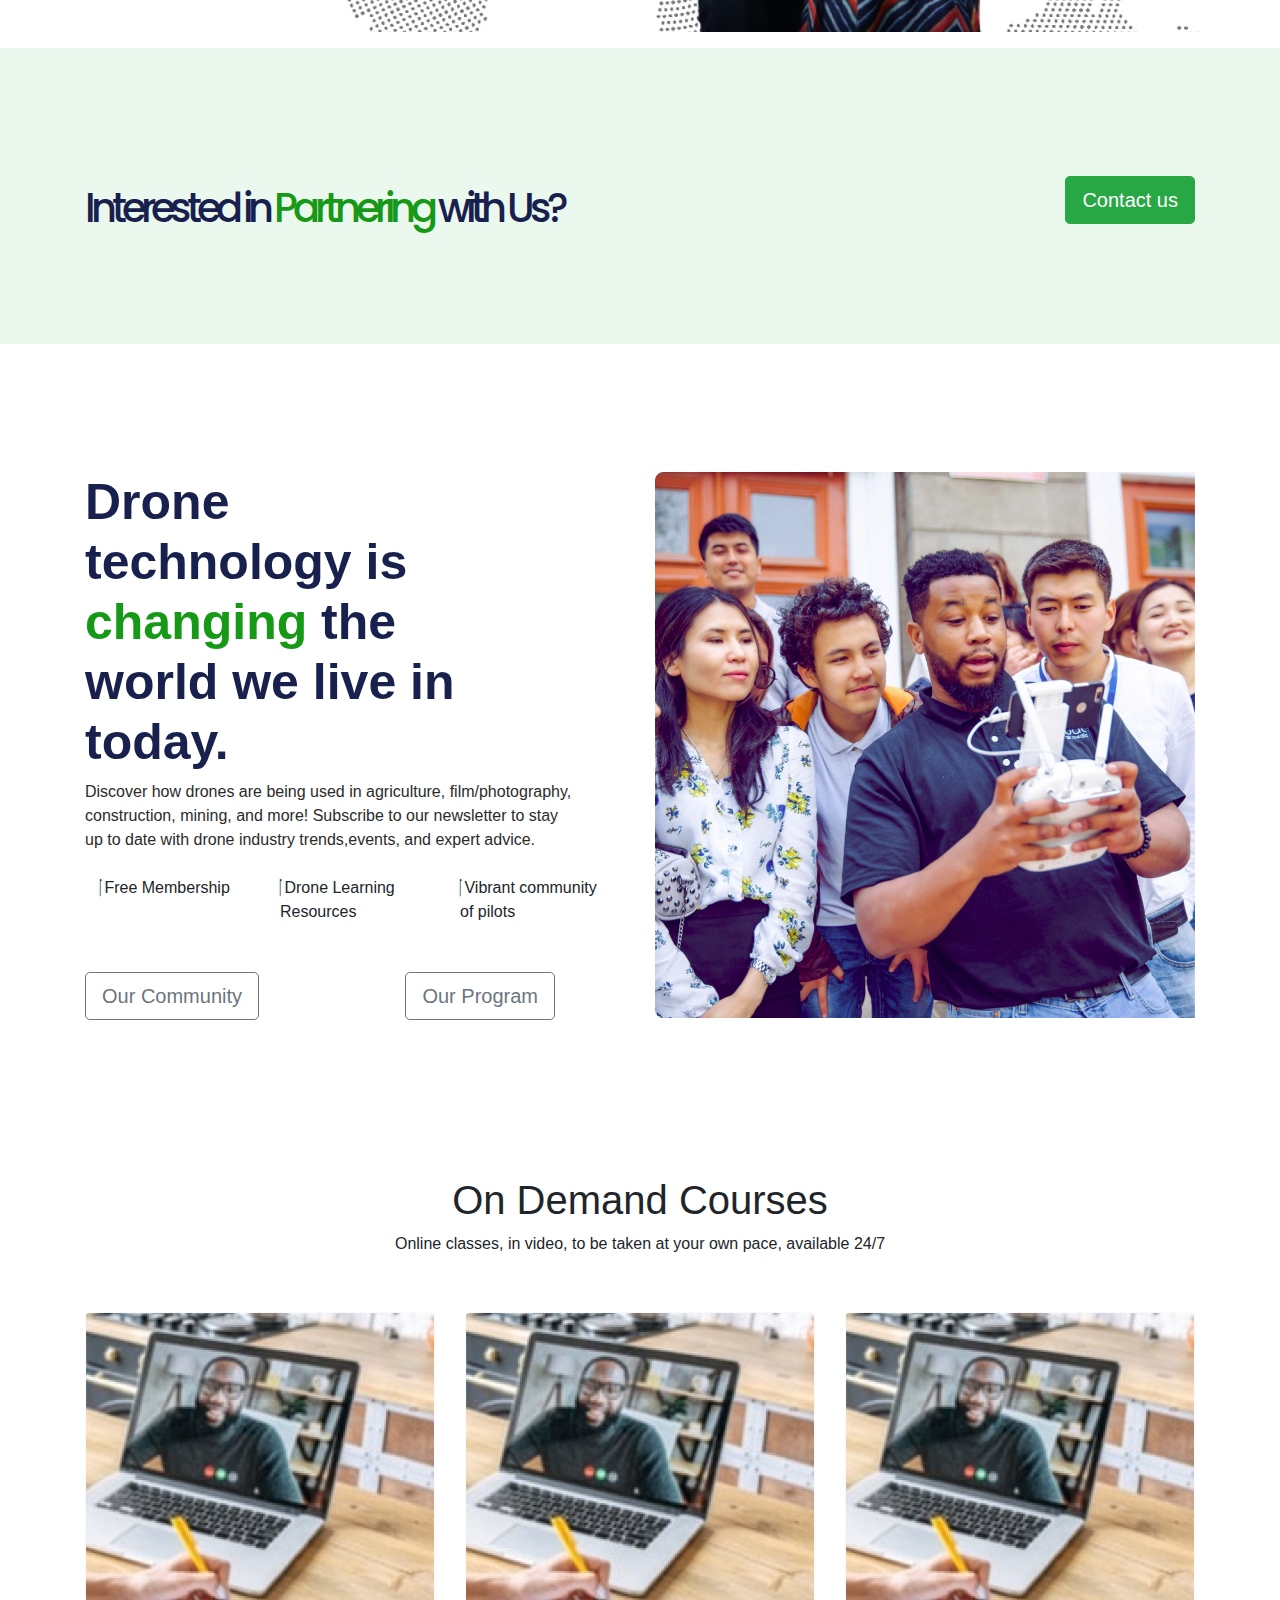
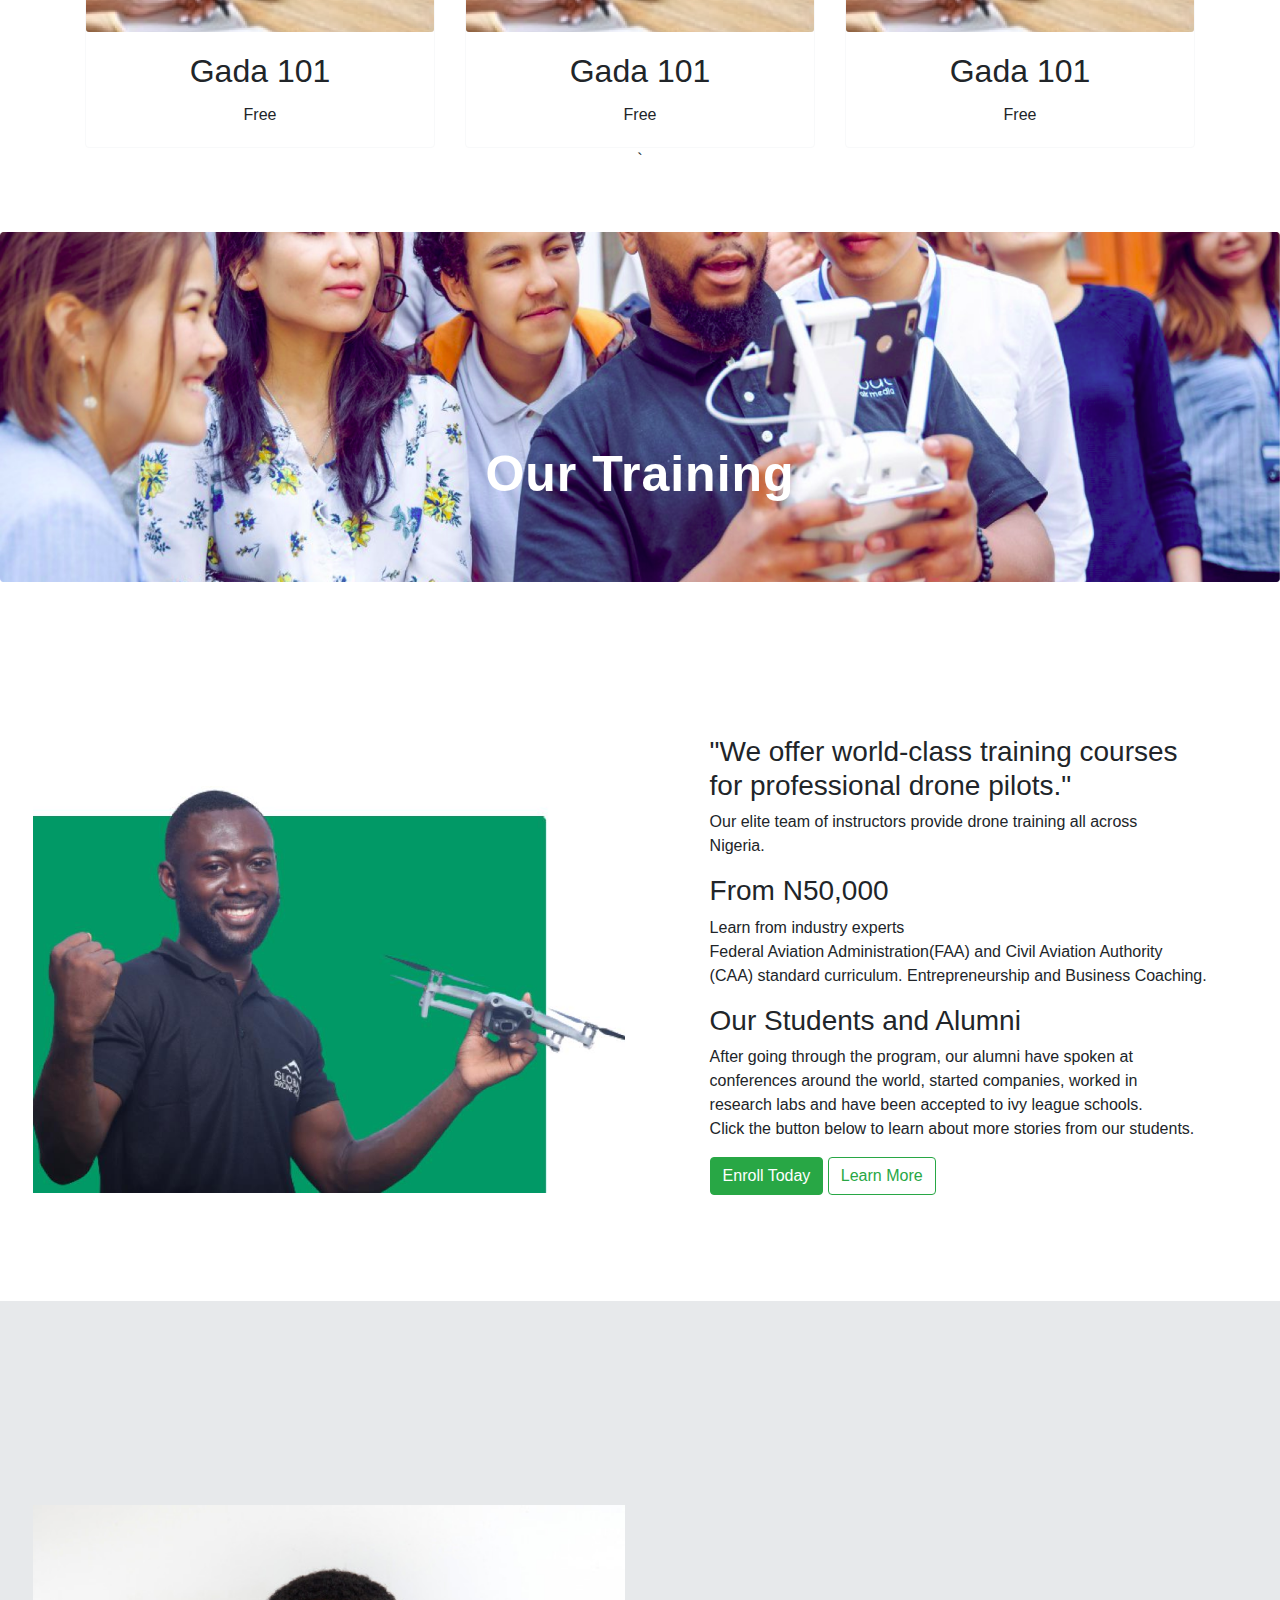
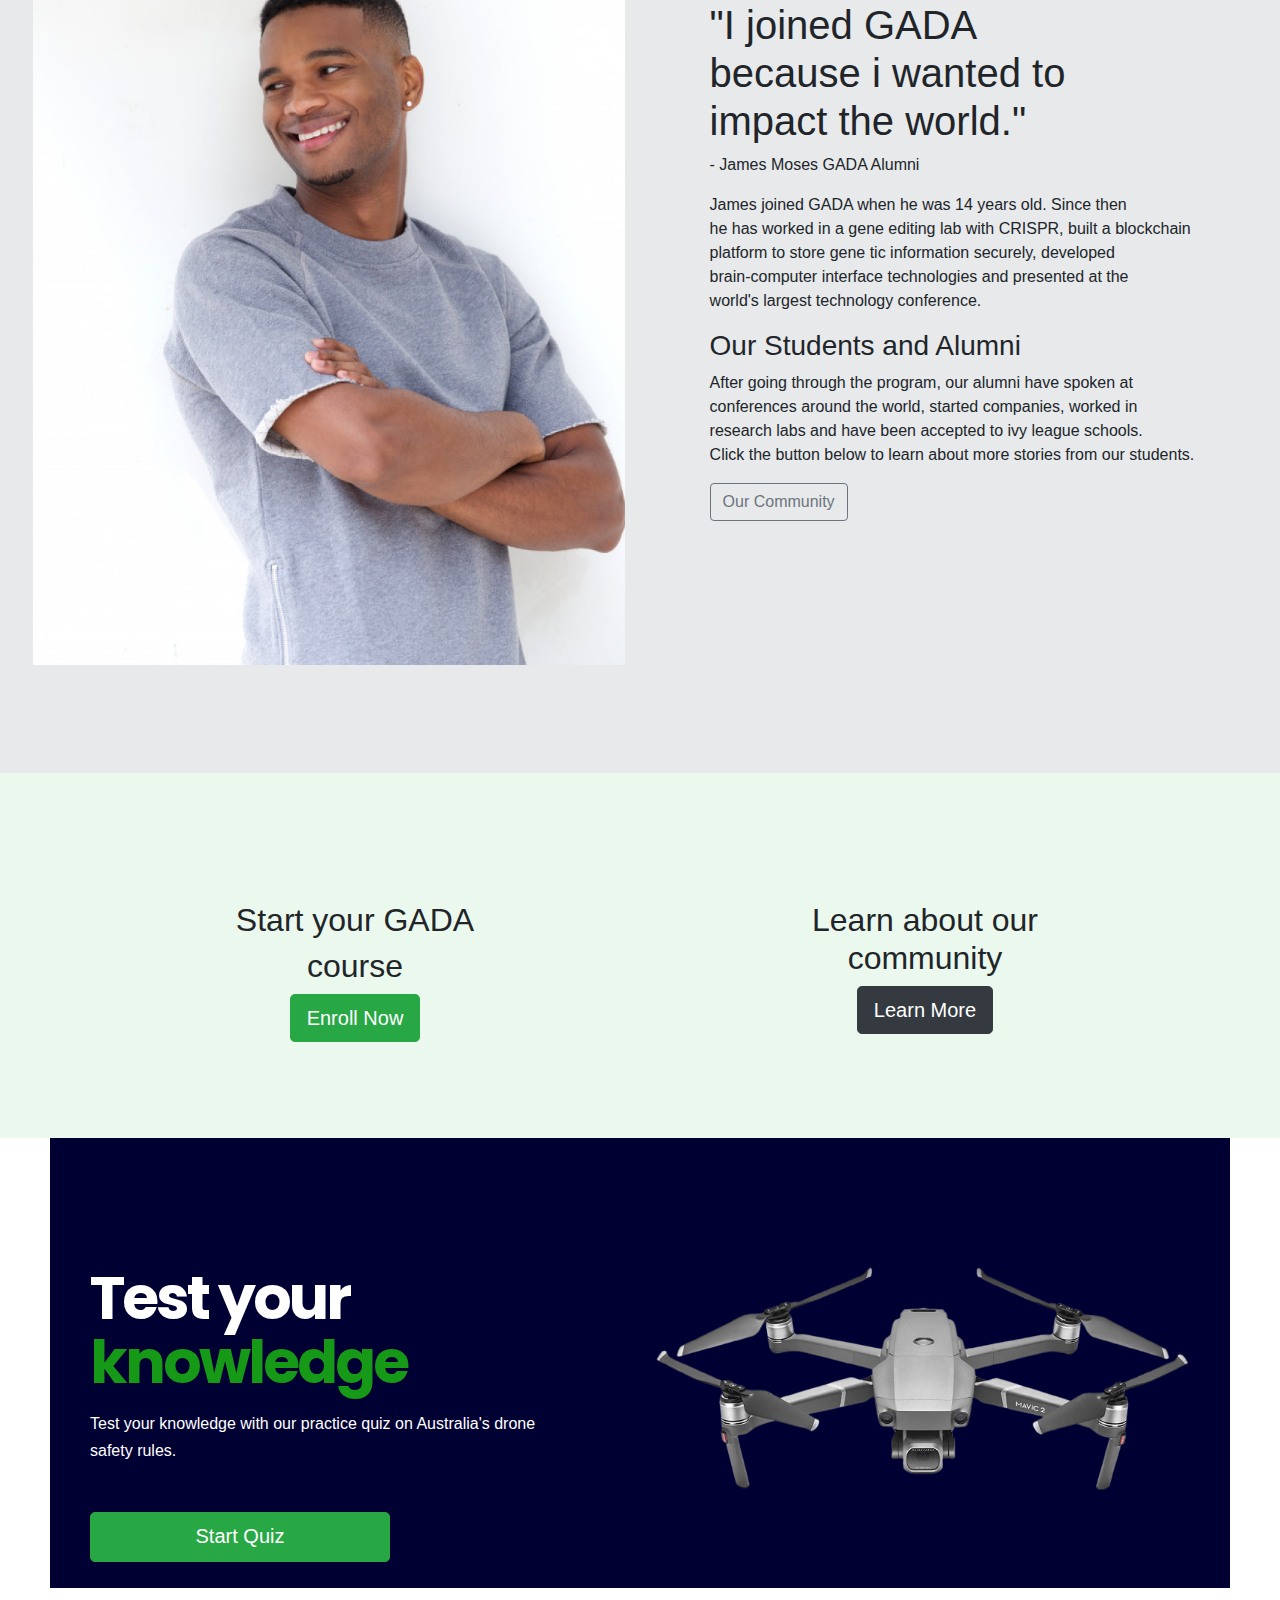
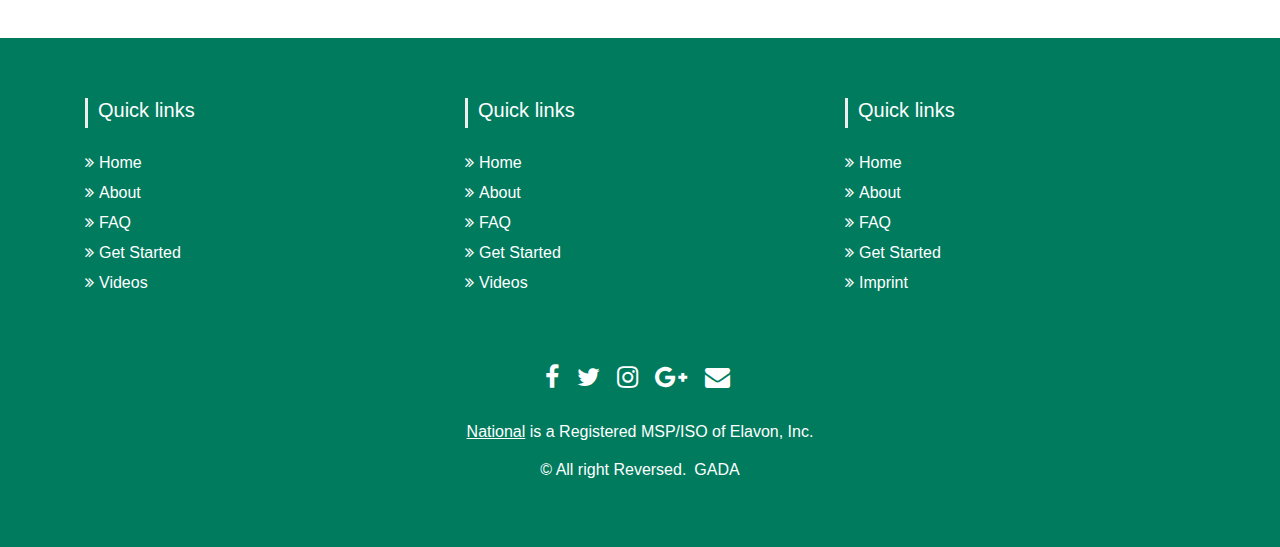
==== commit 72002250: "m4" ====
--- a/index.html
+++ b/index.html
@@ -368,6 +368,9 @@
 </section>--->
 
 <!-- Footer -->
+<link href="//maxcdn.bootstrapcdn.com/bootstrap/4.0.0/css/bootstrap.min.css" rel="stylesheet" id="bootstrap-css">
+<script src="//maxcdn.bootstrapcdn.com/bootstrap/4.0.0/js/bootstrap.min.js"></script>
+<script src="//cdnjs.cloudflare.com/ajax/libs/jquery/3.2.1/jquery.min.js"></script>
 	<section id="footer">
 		<div class="container">
 			<div class="row text-center text-xs-center text-sm-left text-md-left">
@@ -416,8 +419,8 @@
 			</div>	
 			<div class="row">
 				<div class="col-xs-12 col-sm-12 col-md-12 mt-2 mt-sm-2 text-center text-white">
-					<p><u><a href="https://www.nationaltransaction.com/">National Transaction Corporation</a></u> is a Registered MSP/ISO of Elavon, Inc. Georgia [a wholly owned subsidiary of U.S. Bancorp, Minneapolis, MN]</p>
-					<p class="h6">© All right Reversed.<a class="text-green ml-2" href="https://www.sunlimetech.com" target="_blank">Sunlimetech</a></p>
+					<p><u><a href="https://www.nationaltransaction.com/">National</a></u> is a Registered MSP/ISO of Elavon, Inc.</p>
+					<p class="h6">© All right Reversed.<a class="text-green ml-2" href="" target="_blank">GADA</a></p>
 				</div>
 				<hr>
 			</div>	
--- a/style.css
+++ b/style.css
@@ -119,8 +119,8 @@
 }
 
 .main-dog-content mid-right {
-	top: 50%
-	right: 0;
+	top: 50%;
+	right: 0%;
 	transform: translateY(-50%);
 }
 
